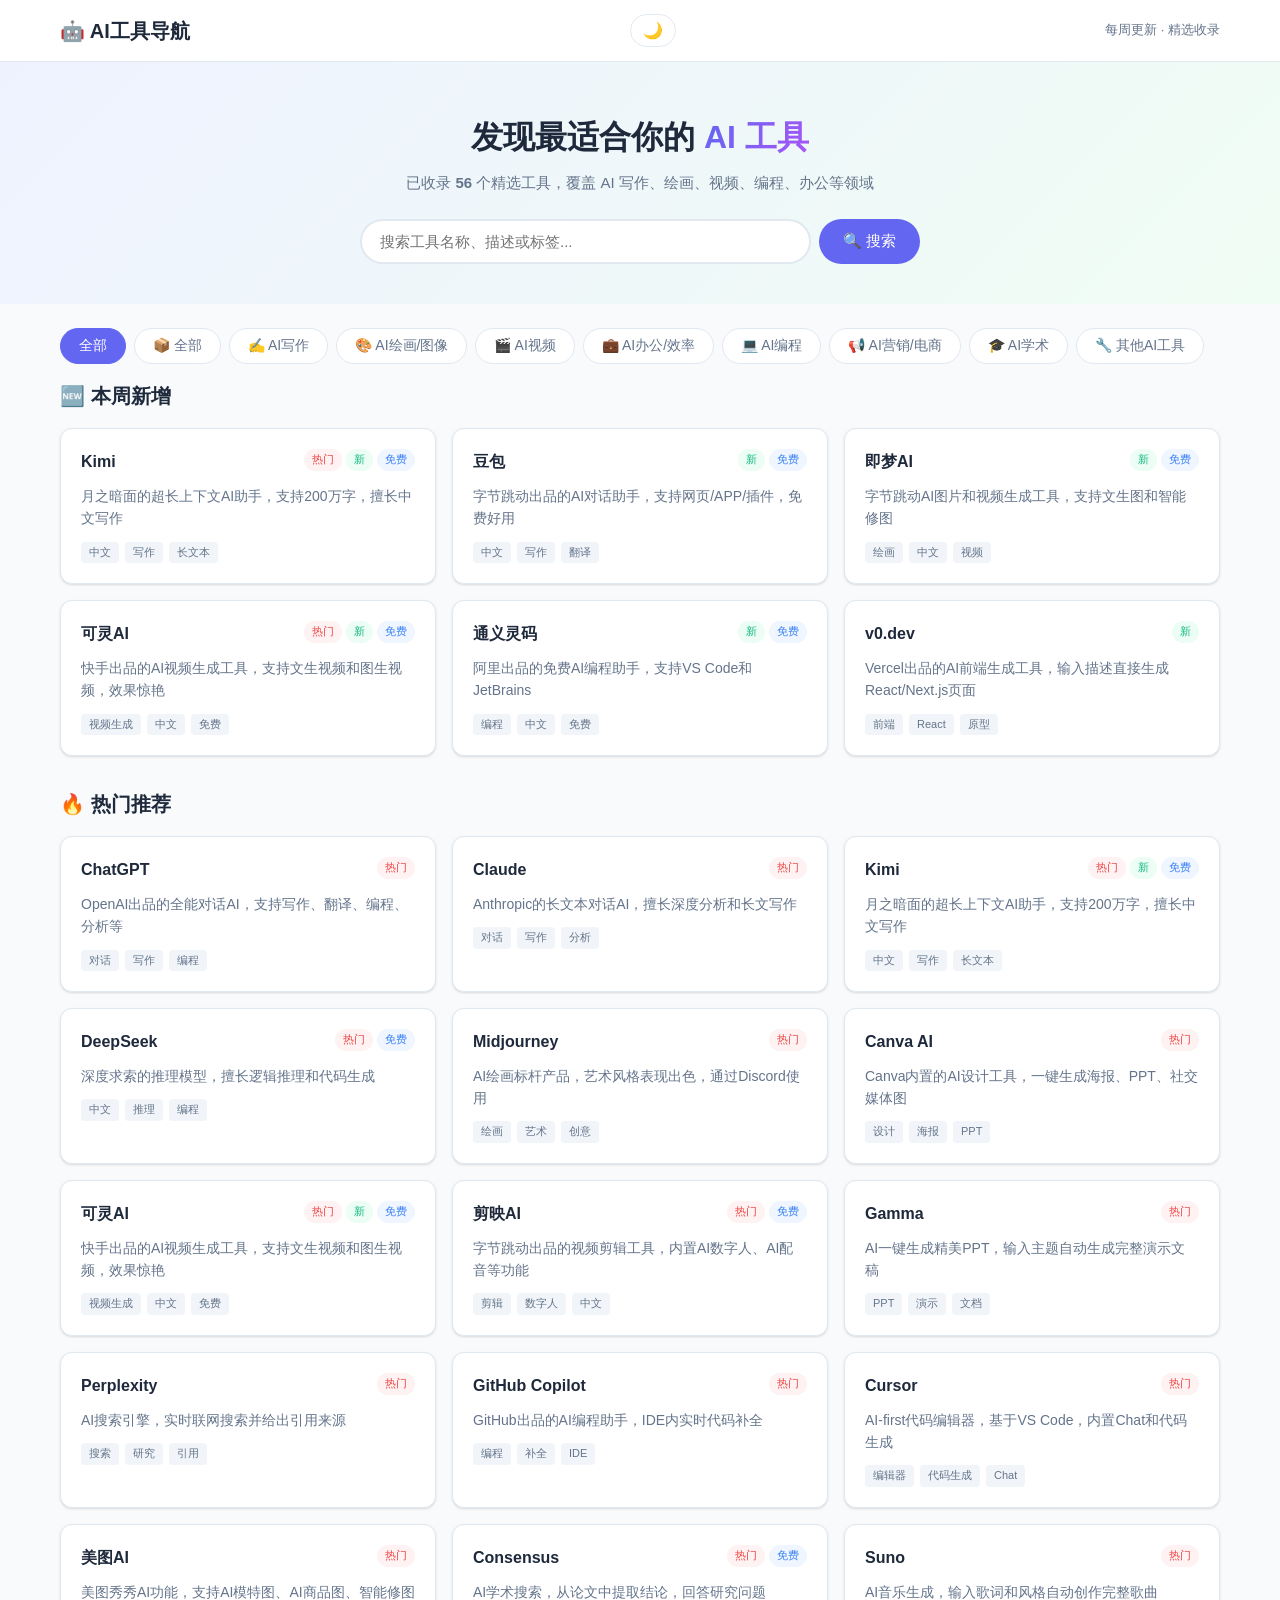
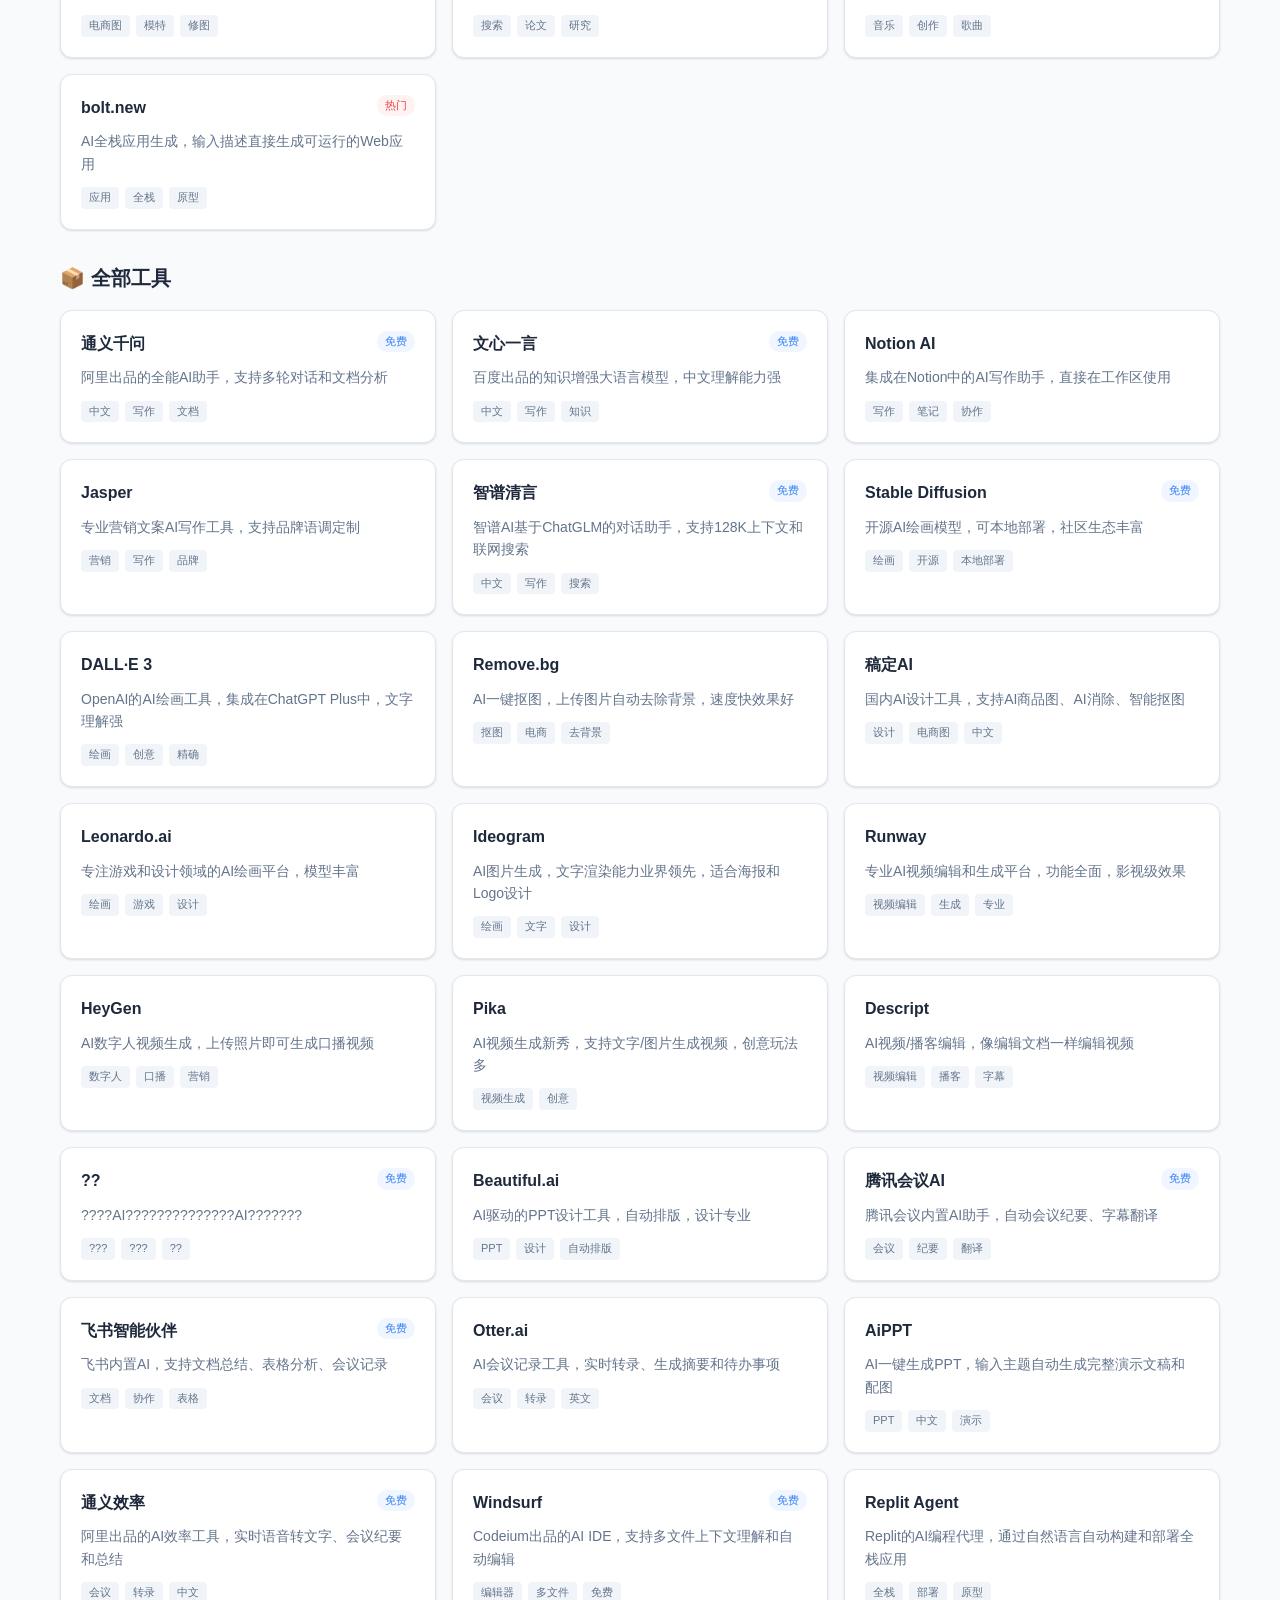
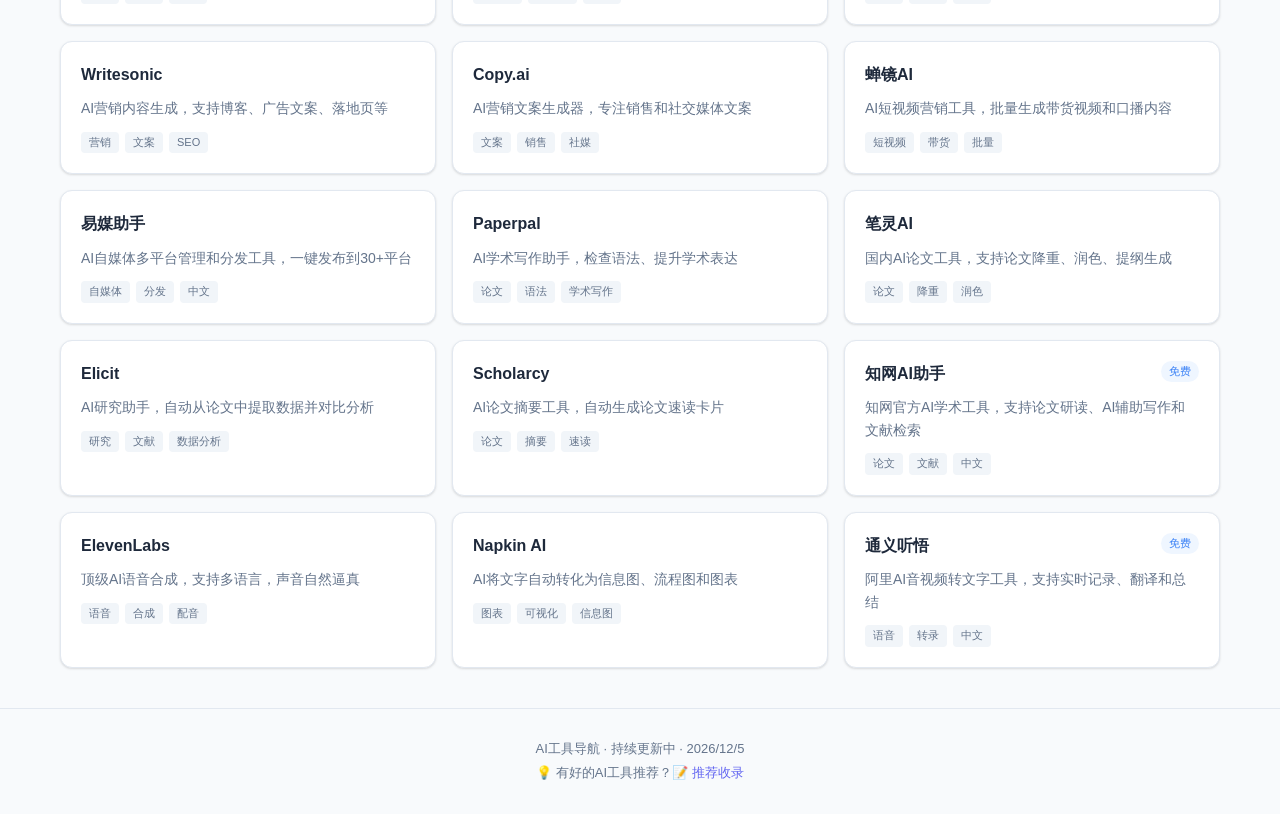
==== index.html @ 28ce6d93 "暗色模式：CSS变量 + localStorage持久化 + 详情页配色适配" ====
﻿<!DOCTYPE html>
<html lang="zh-CN">
<head>
    <meta charset="UTF-8">
    <meta name="viewport" content="width=device-width, initial-scale=1.0">
    <title>AI工具导航 - 发现最好用的AI工具</title>
    <meta name="description" content="精选AI工具导航站，涵盖AI写作、AI绘画、AI视频、AI编程、AI办公等分类，帮你找到最适合的AI工具。">
    <meta name="keywords" content="AI工具,AI导航,AI工具导航,人工智能工具,AI写作,AI绘画,AI视频生成,AI编程">
    <link rel="stylesheet" href="style.css"><!-- JSON-LD 结构化数据 -->
<script type="application/ld+json">
{
  "@context": "https://schema.org",
  "@type": "WebApplication",
  "name": "AI工具导航",
  "description": "精选AI工具导航站，涵盖AI写作、AI绘画、AI视频、AI编程、AI办公等分类，帮你找到最适合的AI工具。",
  "url": "https://ai-nav-kappa.vercel.app",
  "applicationCategory": "BrowserApplication",
  "offers": { "@type": "Offer", "price": "0", "priceCurrency": "CNY" }
}
</script>

<!-- Open Graph / 社交分享 -->
<meta property="og:title" content="AI工具导航 - 发现最好用的AI工具">
<meta property="og:description" content="精选50+个AI工具，涵盖写作、绘画、视频、编程、办公、营销、学术8个分类。免费、无广告、持续更新。">
<meta property="og:image" content="https://ai-nav-kappa.vercel.app/og-image.png">
<meta property="og:url" content="https://ai-nav-kappa.vercel.app">
<meta property="og:type" content="website">
<meta name="twitter:card" content="summary_large_image">
<meta name="twitter:title" content="AI工具导航 - 发现最好用的AI工具">
<meta name="twitter:description" content="精选50+个AI工具，涵盖写作、绘画、视频、编程、办公、营销、学术8个分类。">

<!-- Microsoft Clarity -->
<script type="text/javascript">
(function(c,l,a,r,i,t,y){
    c[a]=c[a]||function(){(c[a].q=c[a].q||[]).push(arguments)};
    t=l.createElement(r);t.async=1;t.src="https://www.clarity.ms/tag/"+i;
    y=l.getElementsByTagName(r)[0];y.parentNode.insertBefore(t,y);
})(window, document, "clarity", "script", "wxiw5yvrwx");
</script>
</head>
<body>
    <!-- 顶部导航 -->
    <header class="header">
        <div class="container">
            <a href="/" class="logo">🤖 AI工具导航</a>
            <button class="theme-toggle" id="themeToggle" title="切换主题">🌙</button><span class="header-tag">每周更新 · 精选收录</span>
        </div>
    </header>

    <!-- 搜索区域 -->
    <section class="hero">
        <div class="container">
            <h1>发现最适合你的 <span class="highlight">AI 工具</span></h1>
            <p class="hero-sub">已收录 <strong id="toolCount">0</strong> 个精选工具，覆盖 AI 写作、绘画、视频、编程、办公等领域</p>
            <div class="search-box">
                <input type="text" id="searchInput" placeholder="搜索工具名称、描述或标签..." autocomplete="off">
                <button id="searchBtn">🔍 搜索</button>
            </div>
        </div>
    </section>

    <!-- 主体内容 -->
    <main class="container">
        <!-- 分类导航 -->
        <nav class="category-nav" id="categoryNav">
            <button class="cat-btn active" data-cat="all">全部</button>
        </nav>

        <!-- 本周新增 -->
        <section class="section-new" id="newToolsSection">
            <h2>🆕 本周新增</h2>
            <div class="tool-grid" id="newToolsGrid"></div>
        </section>

        <!-- 热门推荐 -->
        <section class="section-hot">
            <h2>🔥 热门推荐</h2>
            <div class="tool-grid" id="hotToolsGrid"></div>
        </section>

        <!-- 全部分类 -->
        <section class="section-all">
            <h2>📦 全部工具</h2>
            <div class="tool-grid" id="allToolsGrid"></div>
            <div class="no-result" id="noResult" style="display:none;">
                <p>😕 没找到匹配的工具，试试其他关键词？</p>
            </div>
        </section>
    </main>

    <!-- 页脚 -->
    <footer class="footer">
        <div class="container">
            <p>AI工具导航 · 持续更新中 · <span id="updateTime"></span></p>
            <p class="footer-tip">💡 有好的AI工具推荐？<a href="https://github.com/lllllllyc123/ai-nav/issues/new?title=%E5%B7%A5%E5%85%B7%E6%94%B6%E5%BD%95%EF%BC%9A&body=%E5%B7%A5%E5%85%B7%E5%90%8D%E7%A7%B0%EF%BC%9A%0A%E5%AE%98%E7%BD%91%E9%93%BE%E6%8E%A5%EF%BC%9A%0A%E5%88%86%E7%B1%BB%EF%BC%9A%0A%E4%B8%80%E5%8F%A5%E8%AF%9D%E6%8F%8F%E8%BF%B0%EF%BC%9A" target="_blank">📝 推荐收录</a></p>
        </div>
    </footer>

    <script src="data.js"></script>
    <script src="script.js"></script>

<script>
(function(){
    var s=localStorage.getItem('theme');if(s==='dark')document.documentElement.setAttribute('data-theme','dark');
    var b=document.getElementById('themeToggle');
    if(s==='dark')b.textContent='☀️';
    b.addEventListener('click',function(){
        var c=document.documentElement.getAttribute('data-theme');
        var n=c==='dark'?'':'dark';
        document.documentElement.setAttribute('data-theme',n);
        localStorage.setItem('theme',n);
        b.textContent=n==='dark'?'☀️':'🌙';
    });
})();
</script>

</body>
</html>
---- style.css ----
﻿/* ========== 基础样式 ========== */
:root {
    --primary: #6366f1;
    --primary-dark: #4f46e5;
    --bg: #f8fafc;
    --card-bg: #ffffff;
    --text: #1e293b;
    --text-secondary: #64748b;
    --border: #e2e8f0;
    --hot: #ef4444;
    --new: #10b981;
    --shadow: 0 1px 3px rgba(0,0,0,0.08), 0 1px 2px rgba(0,0,0,0.06);
    --shadow-hover: 0 10px 25px rgba(0,0,0,0.1);
    --radius: 12px;
    --radius-sm: 8px;
}


/* ========== 暗色模式 ========== */
[data-theme="dark"] {
    --bg: #0f172a;
    --card-bg: #1e293b;
    --text: #e2e8f0;
    --text-secondary: #94a3b8;
    --border: #334155;
    --shadow: 0 1px 3px rgba(0,0,0,0.3);
    --shadow-hover: 0 10px 25px rgba(0,0,0,0.5);
}
[data-theme="dark"] .hero {
    background: linear-gradient(135deg, #1e1b4b 0%, #0f172a 100%);
}
[data-theme="dark"] .tool-tag,
[data-theme="dark"] .tool-card .tool-tag {
    background: #334155;
}
[data-theme="dark"] .badge-hot { background: #3b1515; }
[data-theme="dark"] .badge-new { background: #0d3326; }
[data-theme="dark"] .badge-free { background: #0f2240; }
[data-theme="dark"] .search-box input {
    background: var(--card-bg); color: var(--text);
}
[data-theme="dark"] .search-box input::placeholder {
    color: var(--text-secondary);
}

/* 详情页暗色模式 */
[data-theme="dark"] .detail-hero {
    background: linear-gradient(135deg, #1e1b4b 0%, #0f172a 100%);
}
[data-theme="dark"] .detail-desc {
    color: #94a3b8;
}
[data-theme="dark"] .info-card {
    background: var(--card-bg); border-color: var(--border);
}
[data-theme="dark"] .detail-footer {
    border-color: var(--border); color: var(--text-secondary);
}

[data-theme="dark"] .cat-btn {
    background: var(--card-bg);
}

/* 主题切换按钮 */
.theme-toggle {
    background: none; border: 1px solid var(--border);
    border-radius: 50px; padding: 6px 12px; font-size: 16px;
    cursor: pointer; transition: all 0.2s;
    margin-left: 12px;
}
.theme-toggle:hover { border-color: var(--primary); }

* { margin: 0; padding: 0; box-sizing: border-box; }

body {
    font-family: -apple-system, BlinkMacSystemFont, "Segoe UI", "PingFang SC", "Hiragino Sans GB", "Microsoft YaHei", sans-serif;
    background: var(--bg);
    color: var(--text);
    line-height: 1.6;
}

.container {
    max-width: 1200px;
    margin: 0 auto;
    padding: 0 20px;
}

a { color: var(--primary); text-decoration: none; }
a:hover { text-decoration: underline; }

/* ========== 顶部导航 ========== */
.header {
    background: var(--card-bg);
    border-bottom: 1px solid var(--border);
    padding: 14px 0;
    position: sticky; top: 0; z-index: 100;
}
.header .container {
    display: flex; align-items: center; justify-content: space-between;
}
.logo {
    font-size: 20px; font-weight: 700; color: var(--text);
}
.logo:hover { text-decoration: none; }
.header-tag {
    font-size: 13px; color: var(--text-secondary);
}

/* ========== 搜索区域 ========== */
.hero {
    text-align: center;
    padding: 50px 20px 40px;
    background: linear-gradient(135deg, #eef2ff 0%, #f0fdf4 100%);
}
.hero h1 { font-size: 32px; margin-bottom: 8px; }
.highlight {
    background: linear-gradient(120deg, var(--primary) 0%, #a855f7 100%);
    -webkit-background-clip: text; -webkit-text-fill-color: transparent;
    background-clip: text;
}
.hero-sub { color: var(--text-secondary); font-size: 15px; margin-bottom: 24px; }
.search-box {
    display: flex; max-width: 560px; margin: 0 auto; gap: 8px;
}
.search-box input {
    flex: 1; padding: 12px 18px;
    border: 2px solid var(--border); border-radius: 50px;
    font-size: 15px; outline: none; transition: border-color 0.2s;
}
.search-box input:focus { border-color: var(--primary); }
.search-box button {
    padding: 12px 24px; border: none; border-radius: 50px;
    background: var(--primary); color: #fff; font-size: 15px;
    cursor: pointer; transition: background 0.2s; white-space: nowrap;
}
.search-box button:hover { background: var(--primary-dark); }

/* ========== 分类导航 ========== */
.category-nav {
    display: flex; flex-wrap: wrap; gap: 8px;
    padding: 24px 0 16px;
}
.cat-btn {
    padding: 8px 18px; border: 1px solid var(--border);
    border-radius: 50px; background: var(--card-bg);
    font-size: 14px; color: var(--text-secondary);
    cursor: pointer; transition: all 0.2s;
}
.cat-btn:hover { border-color: var(--primary); color: var(--primary); }
.cat-btn.active {
    background: var(--primary); color: #fff; border-color: var(--primary);
}

/* ========== 区块标题 ========== */
section h2 { font-size: 20px; margin-bottom: 16px; }
.section-new, .section-hot { margin-bottom: 32px; }

/* ========== 工具卡片网格 ========== */
.tool-grid {
    display: grid;
    grid-template-columns: repeat(auto-fill, minmax(280px, 1fr));
    gap: 16px;
}

/* ========== 工具卡片 ========== */
.tool-card {
    background: var(--card-bg); border: 1px solid var(--border);
    border-radius: var(--radius); padding: 20px;
    box-shadow: var(--shadow); transition: all 0.2s;
    cursor: pointer; position: relative;
}
.tool-card:hover {
    box-shadow: var(--shadow-hover);
    transform: translateY(-2px);
    border-color: var(--primary);
}
.tool-card .card-header {
    display: flex; align-items: flex-start; justify-content: space-between;
    margin-bottom: 10px;
}
.tool-card .tool-name {
    font-size: 16px; font-weight: 600; color: var(--text);
}
.tool-card .tool-badges {
    display: flex; gap: 4px; flex-shrink: 0;
}
.badge {
    font-size: 11px; padding: 2px 8px; border-radius: 50px;
    font-weight: 500;
}
.badge-hot { background: #fef2f2; color: var(--hot); }
.badge-new { background: #ecfdf5; color: var(--new); }
.badge-free { background: #eff6ff; color: #3b82f6; }

.tool-card .tool-desc {
    font-size: 14px; color: var(--text-secondary);
    margin-bottom: 12px; display: -webkit-box;
    -webkit-line-clamp: 2; -webkit-box-orient: vertical;
    overflow: hidden;
}
.tool-card .card-footer {
    display: flex; align-items: center; justify-content: space-between;
    font-size: 12px; color: var(--text-secondary);
}
.tool-card .tool-tags {
    display: flex; gap: 6px; flex-wrap: wrap;
}
.tool-card .tool-tag {
    font-size: 11px; padding: 2px 8px;
    background: #f1f5f9; border-radius: 4px; color: var(--text-secondary);
}
.tool-card .tool-stats {
    display: flex; gap: 12px; font-size: 11px; color: #94a3b8;
    flex-shrink: 0;
}

/* ========== 无结果 ========== */
.no-result {
    text-align: center; padding: 60px 20px; color: var(--text-secondary);
}
.no-result p { font-size: 18px; }

/* ========== 页脚 ========== */
.footer {
    text-align: center; padding: 30px 20px;
    border-top: 1px solid var(--border); margin-top: 40px;
    color: var(--text-secondary); font-size: 13px;
}
.footer-tip { margin-top: 4px; }

/* ========== 响应式 ========== */
@media (max-width: 640px) {
    .hero h1 { font-size: 24px; }
    .hero { padding: 32px 16px 28px; }
    .tool-grid { grid-template-columns: 1fr; }
    .search-box { flex-direction: column; }
    .search-box button { border-radius: 50px; }
}
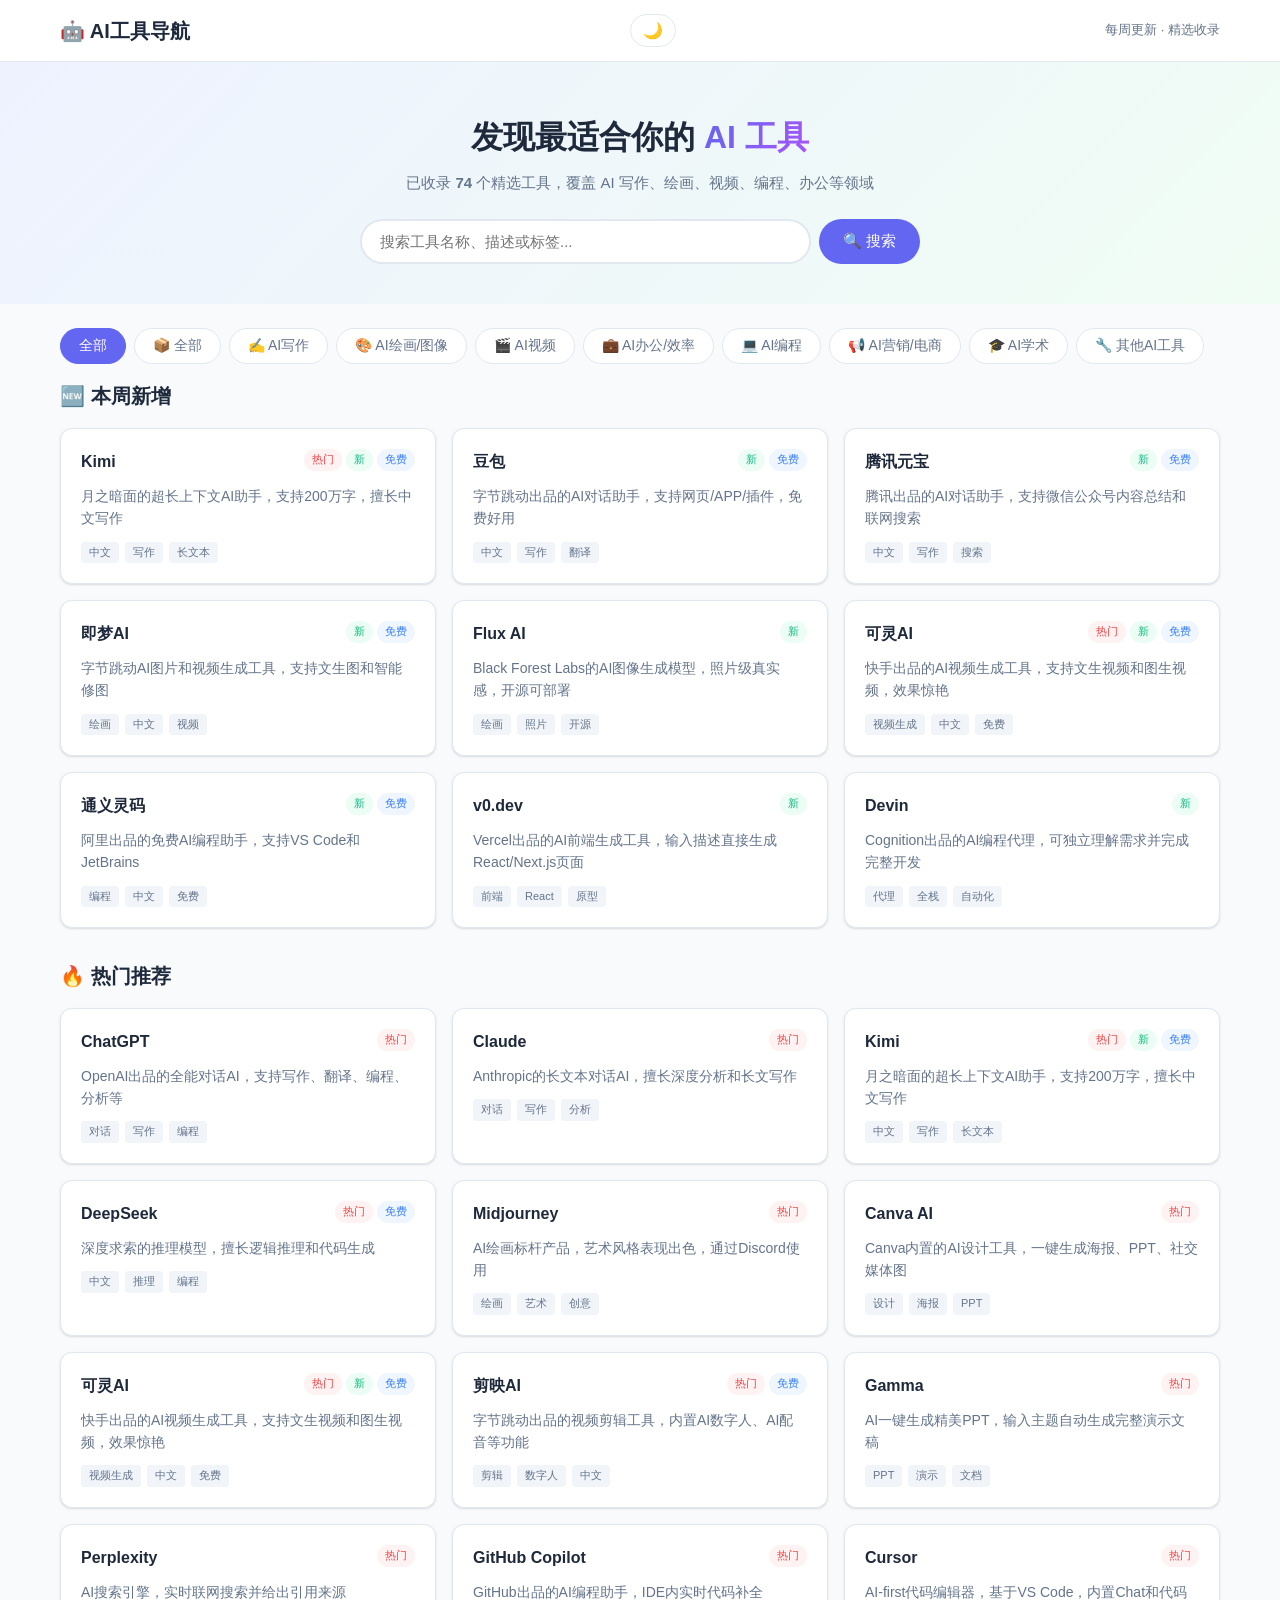
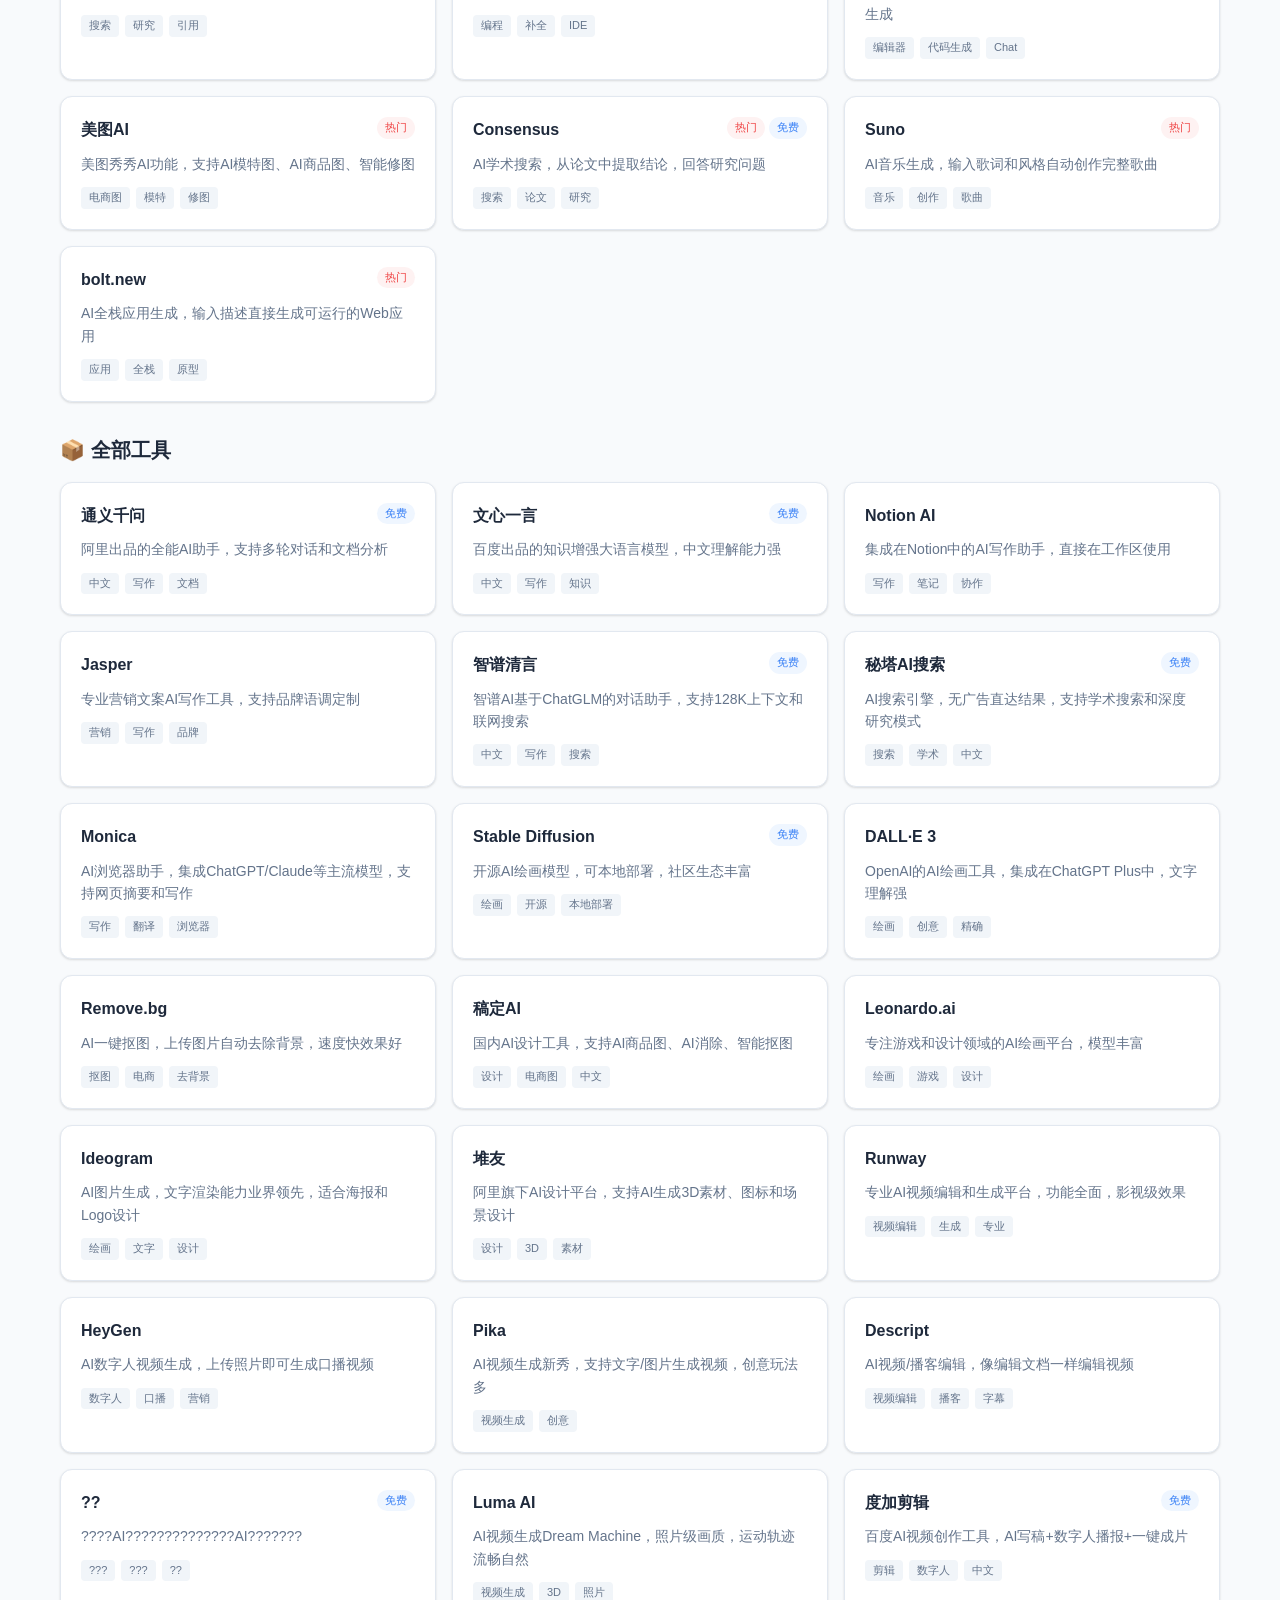
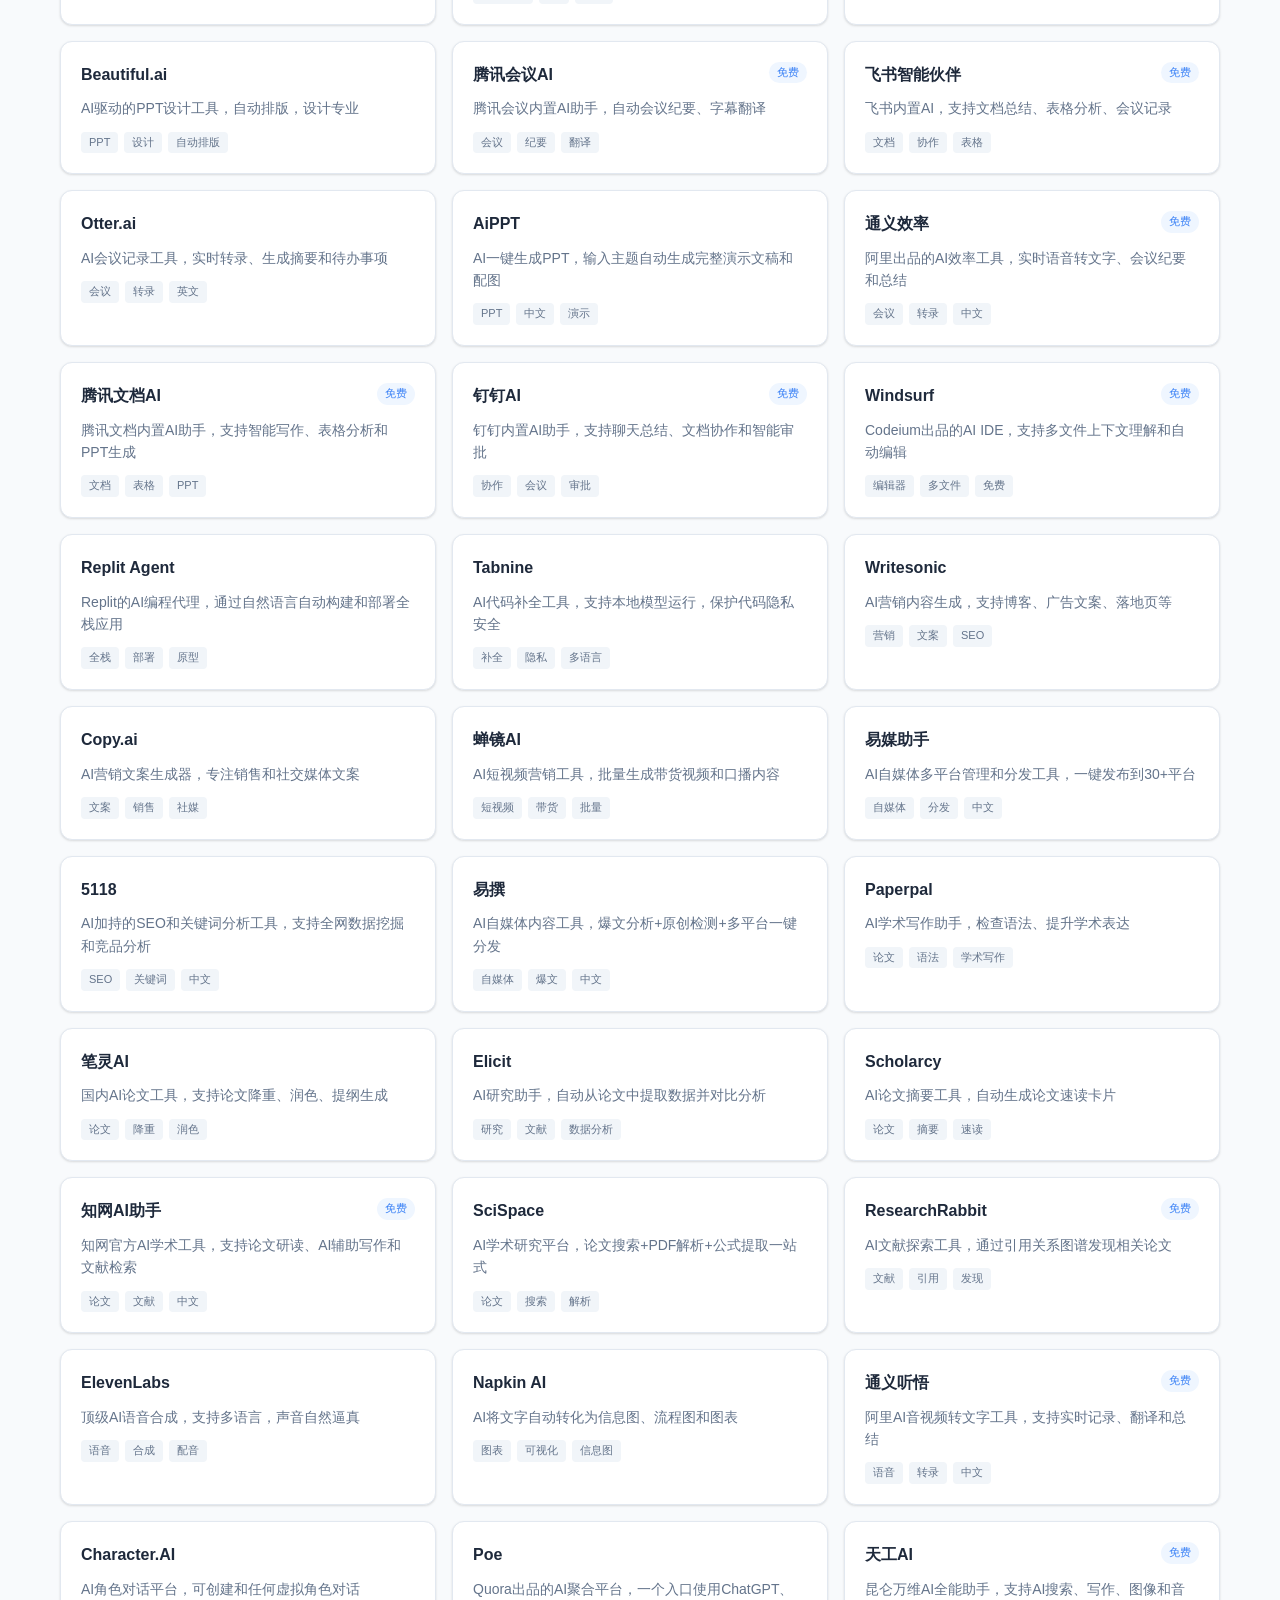
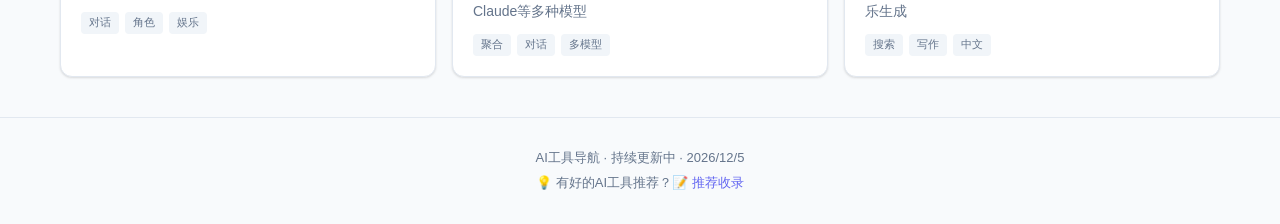
==== commit ecdc10a6: "工具从56扩充到74（+腾讯元宝、Flux AI、Devin、Luma AI等18个新工具）" ====
--- a/index.html
+++ b/index.html
@@ -21,13 +21,13 @@
 
 <!-- Open Graph / 社交分享 -->
 <meta property="og:title" content="AI工具导航 - 发现最好用的AI工具">
-<meta property="og:description" content="精选50+个AI工具，涵盖写作、绘画、视频、编程、办公、营销、学术8个分类。免费、无广告、持续更新。">
+<meta property="og:description" content="精选70+个AI工具，涵盖写作、绘画、视频、编程、办公、营销、学术8个分类。免费、无广告、持续更新。">
 <meta property="og:image" content="https://ai-nav-kappa.vercel.app/og-image.png">
 <meta property="og:url" content="https://ai-nav-kappa.vercel.app">
 <meta property="og:type" content="website">
 <meta name="twitter:card" content="summary_large_image">
 <meta name="twitter:title" content="AI工具导航 - 发现最好用的AI工具">
-<meta name="twitter:description" content="精选50+个AI工具，涵盖写作、绘画、视频、编程、办公、营销、学术8个分类。">
+<meta name="twitter:description" content="精选70+个AI工具，涵盖写作、绘画、视频、编程、办公、营销、学术8个分类。">
 
 <!-- Microsoft Clarity -->
 <script type="text/javascript">
